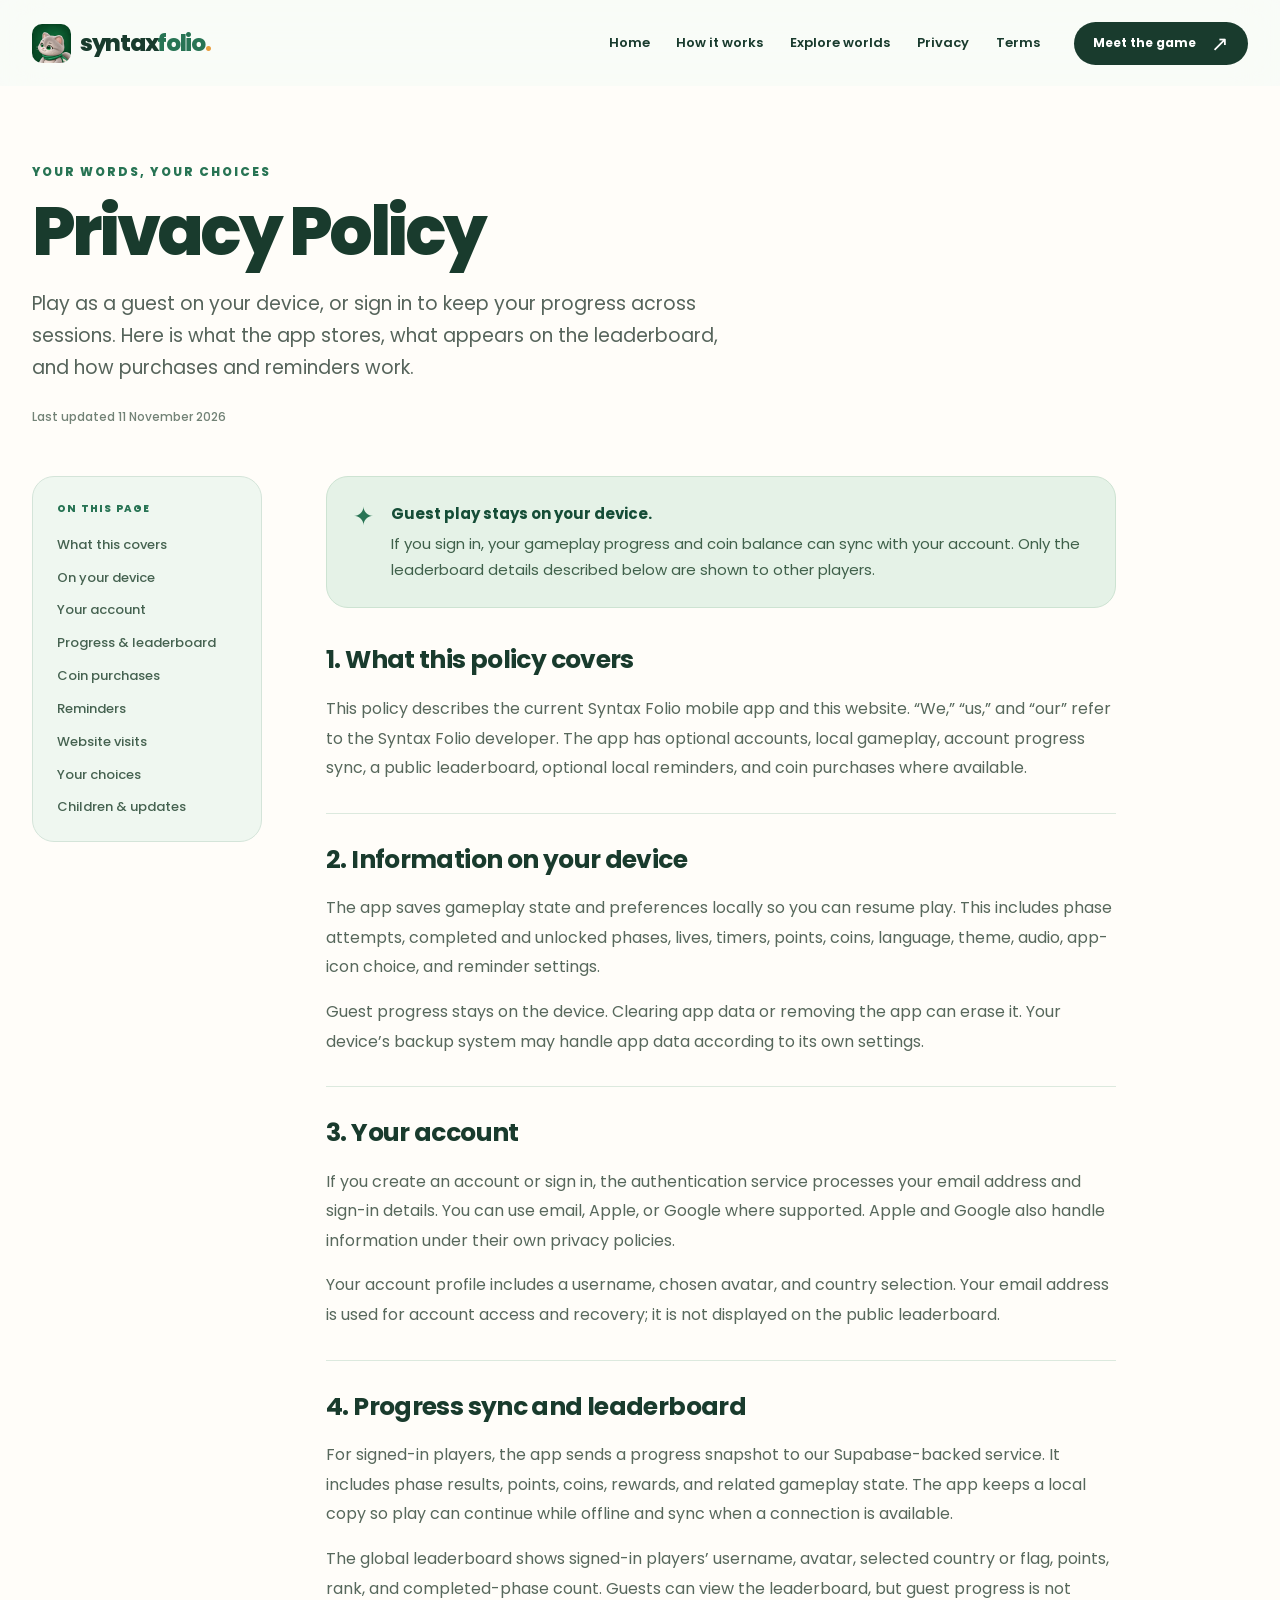
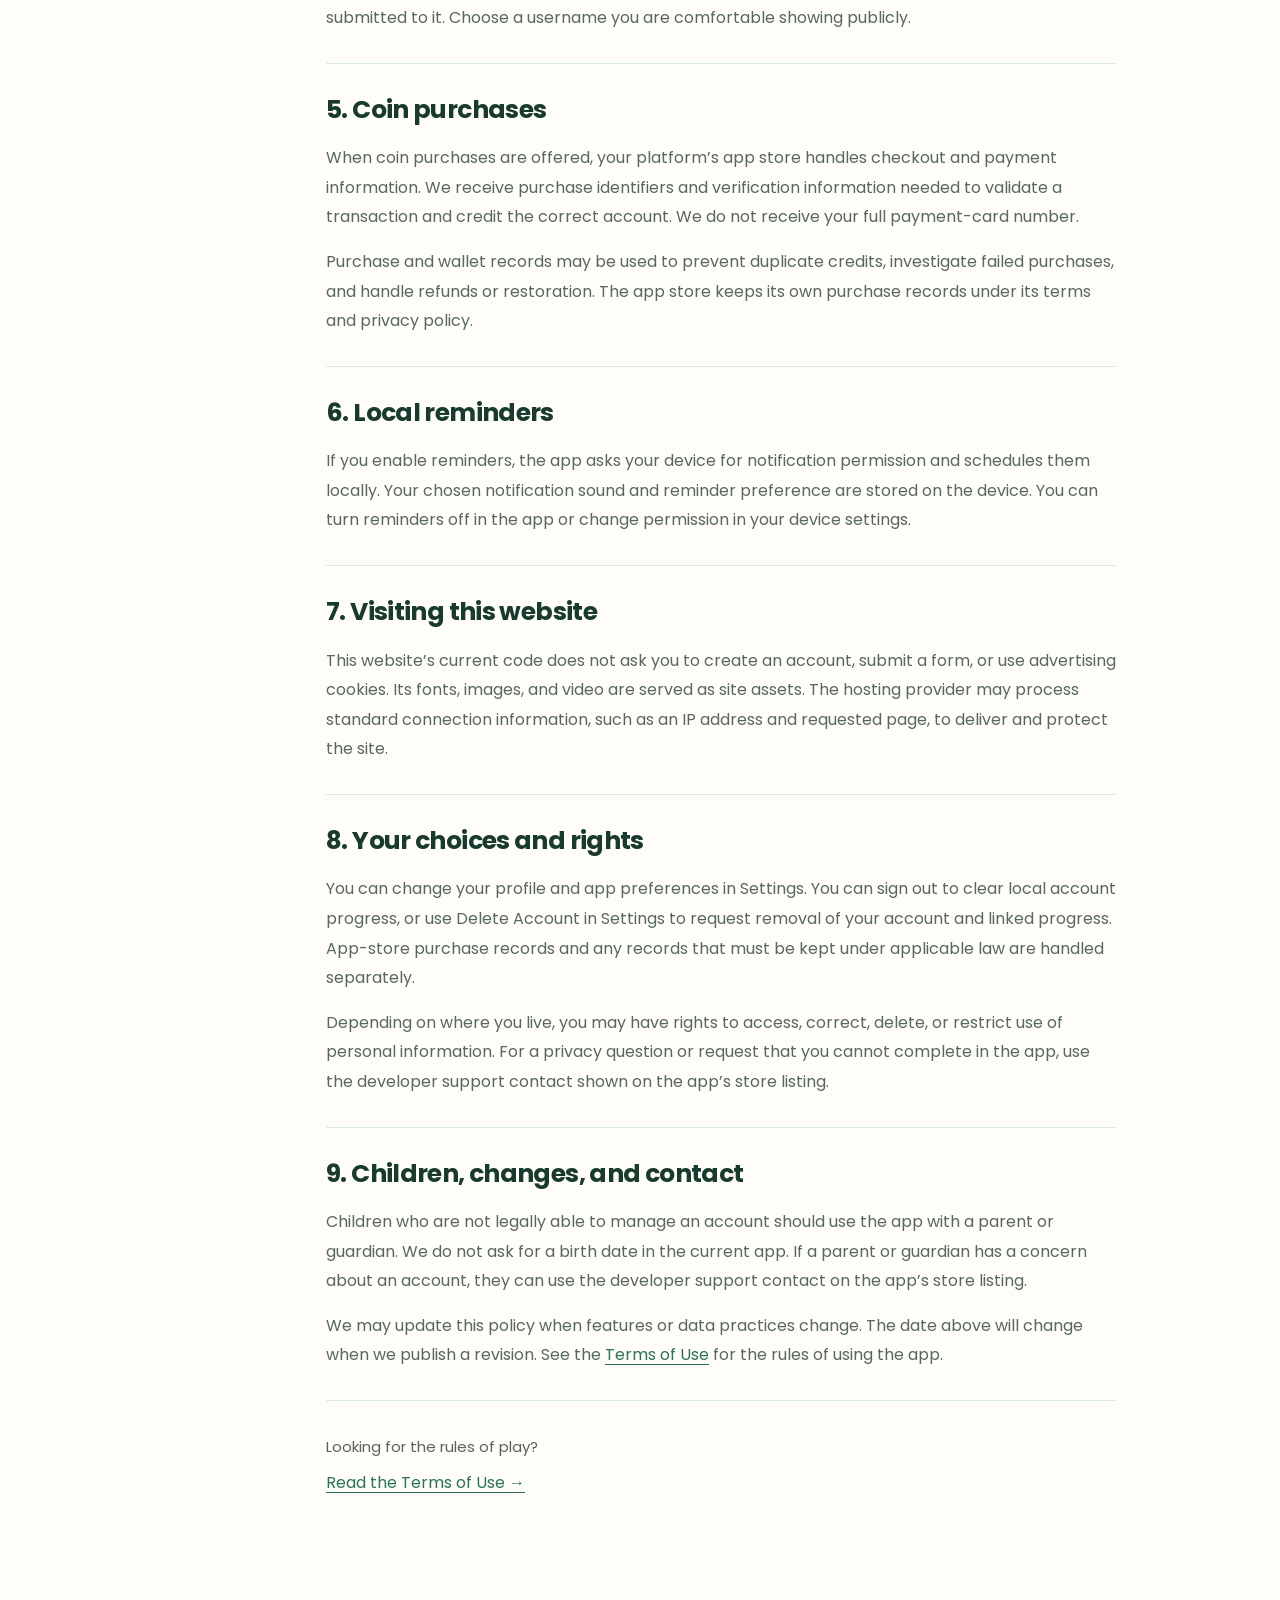
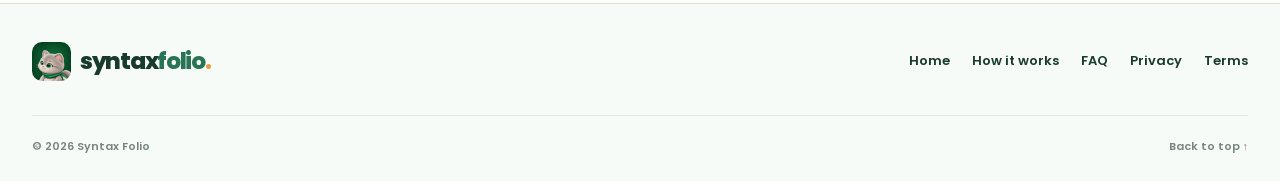
==== privacy/index.html @ bef55e1c "Major releases." ====
<!doctype html>
<html lang="en">
<head>
  <meta charset="utf-8">
  <meta name="viewport" content="width=device-width, initial-scale=1">
  <meta name="theme-color" content="#f7fbf7">
  <meta name="description" content="How Syntax Folio handles local gameplay, accounts, progress sync, leaderboards, purchases, and reminders.">
  <title>Privacy Policy — Syntax Folio</title>
  <link rel="icon" type="image/png" href="../favicon.png">
  <link rel="apple-touch-icon" href="../apple-touch-icon.png">
  <link rel="stylesheet" href="../styles.css">
  <script src="../script.js" defer></script>
</head>
<body class="legal-page">
  <a class="skip-link" href="#main">Skip to content</a>
  <header class="site-header" id="top">
    <div class="nav-shell page-width">
      <a class="brand" href="../index.html" aria-label="Syntax Folio home"><span class="brand-mark" aria-hidden="true"><img src="../assets/syntaxfolio_cat_green.png" alt=""></span><span>syntax<span class="brand-accent">folio</span><span class="brand-period">.</span></span></a>
      <button class="menu-toggle" type="button" aria-label="Open menu" aria-controls="site-nav" aria-expanded="false"><span></span><span></span><span></span></button>
      <nav class="site-nav" id="site-nav" aria-label="Main navigation"><a href="../index.html">Home</a><a href="../index.html#how-it-works">How it works</a><a href="../index.html#worlds">Explore worlds</a><a href="./" aria-current="page">Privacy</a><a href="../terms/">Terms</a></nav>
      <a class="button button-dark nav-cta" href="../index.html#how-it-works">Meet the game <span aria-hidden="true">↗</span></a>
    </div>
  </header>
  <main class="legal-main page-width" id="main">
    <div class="legal-intro">
      <p class="eyebrow">YOUR WORDS, YOUR CHOICES</p>
      <h1>Privacy Policy</h1>
      <p>Play as a guest on your device, or sign in to keep your progress across sessions. Here is what the app stores, what appears on the leaderboard, and how purchases and reminders work.</p>
      <span class="legal-updated">Last updated <time datetime="2026-11-11">11 November 2026</time></span>
    </div>
    <div class="legal-layout">
      <nav class="legal-toc" aria-label="On this page">
        <span>ON THIS PAGE</span>
        <a href="#scope">What this covers</a>
        <a href="#device">On your device</a>
        <a href="#account">Your account</a>
        <a href="#sync">Progress &amp; leaderboard</a>
        <a href="#purchases">Coin purchases</a>
        <a href="#reminders">Reminders</a>
        <a href="#website">Website visits</a>
        <a href="#choices">Your choices</a>
        <a href="#children">Children &amp; updates</a>
      </nav>
      <article class="legal-content">
        <aside class="legal-highlight"><span class="legal-highlight-mark" aria-hidden="true">✦</span><p><strong>Guest play stays on your device.</strong> If you sign in, your gameplay progress and coin balance can sync with your account. Only the leaderboard details described below are shown to other players.</p></aside>
        <section id="scope"><h2>1. What this policy covers</h2><p>This policy describes the current Syntax Folio mobile app and this website. “We,” “us,” and “our” refer to the Syntax Folio developer. The app has optional accounts, local gameplay, account progress sync, a public leaderboard, optional local reminders, and coin purchases where available.</p></section>
        <section id="device"><h2>2. Information on your device</h2><p>The app saves gameplay state and preferences locally so you can resume play. This includes phase attempts, completed and unlocked phases, lives, timers, points, coins, language, theme, audio, app-icon choice, and reminder settings.</p><p>Guest progress stays on the device. Clearing app data or removing the app can erase it. Your device’s backup system may handle app data according to its own settings.</p></section>
        <section id="account"><h2>3. Your account</h2><p>If you create an account or sign in, the authentication service processes your email address and sign-in details. You can use email, Apple, or Google where supported. Apple and Google also handle information under their own privacy policies.</p><p>Your account profile includes a username, chosen avatar, and country selection. Your email address is used for account access and recovery; it is not displayed on the public leaderboard.</p></section>
        <section id="sync"><h2>4. Progress sync and leaderboard</h2><p>For signed-in players, the app sends a progress snapshot to our Supabase-backed service. It includes phase results, points, coins, rewards, and related gameplay state. The app keeps a local copy so play can continue while offline and sync when a connection is available.</p><p>The global leaderboard shows signed-in players’ username, avatar, selected country or flag, points, rank, and completed-phase count. Guests can view the leaderboard, but guest progress is not submitted to it. Choose a username you are comfortable showing publicly.</p></section>
        <section id="purchases"><h2>5. Coin purchases</h2><p>When coin purchases are offered, your platform’s app store handles checkout and payment information. We receive purchase identifiers and verification information needed to validate a transaction and credit the correct account. We do not receive your full payment-card number.</p><p>Purchase and wallet records may be used to prevent duplicate credits, investigate failed purchases, and handle refunds or restoration. The app store keeps its own purchase records under its terms and privacy policy.</p></section>
        <section id="reminders"><h2>6. Local reminders</h2><p>If you enable reminders, the app asks your device for notification permission and schedules them locally. Your chosen notification sound and reminder preference are stored on the device. You can turn reminders off in the app or change permission in your device settings.</p></section>
        <section id="website"><h2>7. Visiting this website</h2><p>This website’s current code does not ask you to create an account, submit a form, or use advertising cookies. Its fonts, images, and video are served as site assets. The hosting provider may process standard connection information, such as an IP address and requested page, to deliver and protect the site.</p></section>
        <section id="choices"><h2>8. Your choices and rights</h2><p>You can change your profile and app preferences in Settings. You can sign out to clear local account progress, or use Delete Account in Settings to request removal of your account and linked progress. App-store purchase records and any records that must be kept under applicable law are handled separately.</p><p>Depending on where you live, you may have rights to access, correct, delete, or restrict use of personal information. For a privacy question or request that you cannot complete in the app, use the developer support contact shown on the app’s store listing.</p></section>
        <section id="children"><h2>9. Children, changes, and contact</h2><p>Children who are not legally able to manage an account should use the app with a parent or guardian. We do not ask for a birth date in the current app. If a parent or guardian has a concern about an account, they can use the developer support contact on the app’s store listing.</p><p>We may update this policy when features or data practices change. The date above will change when we publish a revision. See the <a href="../terms/">Terms of Use</a> for the rules of using the app.</p></section>
        <div class="legal-endnote"><p>Looking for the rules of play?</p><a href="../terms/">Read the Terms of Use →</a></div>
      </article>
    </div>
  </main>
  <footer class="site-footer legal-footer"><div class="page-width footer-main"><a class="brand" href="../index.html"><span class="brand-mark" aria-hidden="true"><img src="../assets/syntaxfolio_cat_green.png" alt=""></span><span>syntax<span class="brand-accent">folio</span><span class="brand-period">.</span></span></a><nav aria-label="Footer navigation"><a href="../index.html">Home</a><a href="../index.html#how-it-works">How it works</a><a href="../index.html#faq">FAQ</a><a href="./" aria-current="page">Privacy</a><a href="../terms/">Terms</a></nav></div><div class="footer-bottom page-width"><span>© <span id="year">2026</span> Syntax Folio</span><a href="#top">Back to top ↑</a></div></footer>
</body>
</html>
---- styles.css ----
@font-face{font-family:Poppins;font-style:normal;font-weight:400;font-display:swap;src:url('./assets/poppins-400.woff2') format('woff2')}
@font-face{font-family:Poppins;font-style:normal;font-weight:500;font-display:swap;src:url('./assets/poppins-500.woff2') format('woff2')}
@font-face{font-family:Poppins;font-style:normal;font-weight:600;font-display:swap;src:url('./assets/poppins-600.woff2') format('woff2')}
@font-face{font-family:Poppins;font-style:normal;font-weight:700;font-display:swap;src:url('./assets/poppins-700.woff2') format('woff2')}
@font-face{font-family:Poppins;font-style:normal;font-weight:800;font-display:swap;src:url('./assets/poppins-800.woff2') format('woff2')}
@font-face{font-family:Poppins;font-style:normal;font-weight:900;font-display:swap;src:url('./assets/poppins-900.woff2') format('woff2')}
:root{--ink:#193b2d;--deep:#154d37;--green:#287454;--green-dark:#16553b;--mint:#dcefe3;--pale:#f7fbf7;--cream:#fff9ee;--yellow:#ffeec7;--pink:#fbe4eb;--blue:#dff2f7;--line:#d4e4d9;--body:#56645b}
*{box-sizing:border-box}
html{scroll-behavior:smooth;scroll-padding-top:90px}
body{margin:0;overflow-x:hidden;background:#fffdf9;color:var(--ink);font-family:Poppins,Arial,sans-serif;font-size:16px}
img{max-width:100%;display:block}
a{color:inherit;text-decoration:none}
button{font:inherit}
::selection{background:#ffe7a4;color:var(--ink)}
.page-width{width:min(100% - 64px,1260px);margin-inline:auto}
.skip-link{position:fixed;top:-80px;left:20px;z-index:100;background:var(--ink);color:white;padding:12px 18px;border-radius:12px}
.skip-link:focus{top:12px}
.site-header{position:sticky;top:0;z-index:50;background:rgba(247,251,247,.72);-webkit-backdrop-filter:blur(22px) saturate(1.25);backdrop-filter:blur(22px) saturate(1.25)}
.nav-shell{height:86px;display:flex;align-items:center;gap:34px}
.brand{display:inline-flex;align-items:center;gap:9px;white-space:nowrap;font-size:23px;font-weight:800;letter-spacing:-1.3px;line-height:1}
.brand-mark{display:block;width:39px;height:39px;overflow:hidden;border-radius:13px;background:#d9ebdb;transform:rotate(-8deg)}
.brand-mark img{width:100%;height:100%;object-fit:cover;object-position:center 17%;transform:scale(1.5) rotate(8deg)}
.brand-accent{color:var(--green)}
.brand-period{color:#e99e3f}
.site-nav{display:flex;align-items:center;gap:clamp(15px,2.1vw,34px);margin-left:auto}
.site-nav a,.footer-main nav a{font-size:13px;font-weight:600;transition:color .2s}
.site-nav a:hover,.footer-main nav a:hover{color:var(--green)}
.button{display:inline-flex;align-items:center;justify-content:center;gap:28px;min-height:55px;padding:13px 25px;border-radius:100px;font-size:14px;font-weight:700;white-space:nowrap;box-shadow:0 5px 0 rgba(0,0,0,.13);transition:transform .22s,box-shadow .22s,background-color .22s}
.button:hover{transform:translateY(3px);box-shadow:0 2px 0 rgba(0,0,0,.13)}
.button span{font-size:21px;font-weight:500;line-height:1}
.button-dark{background:var(--ink);color:#fff}
.button-green{background:var(--green);color:#fff}
.button-light{background:#fbfff7;color:var(--ink)}
.nav-cta{min-height:43px;padding:9px 19px;gap:15px;font-size:12px;box-shadow:none}
.nav-cta:hover{box-shadow:none;transform:translateY(-2px)}
.menu-toggle{display:none}
.eyebrow{margin:0 0 20px;font-size:12px;font-weight:800;letter-spacing:.17em;color:#b0634e;text-transform:uppercase}
.eyebrow-green{color:var(--green)}
.eyebrow-light{color:#c9f2d4}
.eyebrow-dot{display:inline-block;width:8px;height:8px;margin-right:6px;border-radius:50%;background:#e6a63f}
h1,h2,h3,p{margin-top:0}
h1,h2{font-weight:800;letter-spacing:-.055em;line-height:1.07}
h1 em,h2 em{font-style:normal;color:var(--green)}
h2{font-size:clamp(42px,5.1vw,76px)}
p{line-height:1.7}
.hero{position:relative;overflow:hidden;background:radial-gradient(circle at 10% 16%,#ecf9f0 0,#f7fbf7 33%,transparent 68%),radial-gradient(circle at 91% 63%,#f9efdf 0,transparent 31%),#f7fbf7}
.hero-intro{position:relative;z-index:3;text-align:center;padding-top:76px}
.hero h1{margin:0 auto 24px;max-width:1000px;font-size:clamp(56px,7.6vw,112px);color:#183b2e}
.hero h1 em{position:relative;white-space:nowrap}
.hero h1 em:after{content:"";position:absolute;left:2%;right:-3%;bottom:4%;height:12px;background:#f5cd67;z-index:-1;transform:rotate(-3deg);border-radius:50%}
.hero-copy{max-width:540px;margin:0 auto 24px;color:#52685a;font-size:18px;font-weight:500}
.hero-actions{display:flex;justify-content:center;align-items:center;gap:29px}
.text-link{font-size:14px;font-weight:700;border-bottom:1.5px solid var(--ink);padding-bottom:3px}
.text-link span{margin-left:9px}
.hero-stage{position:relative;height:585px;margin-top:30px;isolation:isolate}
.hero-stage:before{content:"";position:absolute;left:4%;right:4%;bottom:-156px;height:430px;border-radius:50% 50% 0 0;background:#d9efdf;z-index:-2}
.hero-blob{position:absolute;border-radius:50%;z-index:-1}
.hero-blob-left{width:330px;height:330px;left:4%;top:70px;background:#fce7cb}
.hero-blob-right{width:320px;height:320px;right:2%;top:120px;background:#e8dff7}
.hero-cat{position:absolute;object-fit:contain;filter:drop-shadow(0 18px 10px rgba(58,73,50,.08))}
.hero-cat-left{z-index:3;width:390px;left:5%;bottom:-20px;transform:rotate(-9deg)}
.hero-cat-right{z-index:3;width:310px;right:5%;bottom:-30px;transform:rotate(8deg)}
.phone{position:relative;overflow:hidden;background:#111615;border:10px solid #202823;border-radius:49px;box-shadow:0 25px 60px #1d453c35,0 4px 0 #4d5f54 inset}
.phone img,.phone video{display:block;width:100%;height:100%;object-fit:cover;border-radius:37px}
.phone-camera{position:absolute;z-index:2;top:12px;left:50%;transform:translateX(-50%);width:77px;height:20px;border-radius:16px;background:#101615}
.phone-hero{position:absolute;z-index:5;left:50%;bottom:60px;width:280px;height:580px;transform:translateX(-50%)}
.floating-tile{position:absolute;z-index:5;display:grid;place-items:center;width:60px;height:60px;border:3px solid #bd9152;border-radius:17px;background:#fff4d9;color:#a36b2b;font-weight:800;font-size:31px;box-shadow:4px 6px 0 #d9ae71}
.tile-one{left:28%;top:85px;transform:rotate(14deg)}
.tile-two{right:31%;top:55px;transform:rotate(-17deg)}
.tile-three{right:21%;bottom:93px;transform:rotate(15deg)}
.hero-sticker{position:absolute;z-index:4;display:grid;place-items:center;padding:12px 19px;background:#fffefa;border:2px solid var(--ink);border-radius:40px;font-size:11px;font-weight:800;letter-spacing:.06em;box-shadow:4px 5px 0 var(--ink)}
.sticker-one{left:27%;bottom:118px;transform:rotate(-11deg)}
.sticker-two{right:24%;top:205px;transform:rotate(9deg);background:#fee18f}
.hero-spark{position:absolute;color:#ecba53;line-height:1}
.hero-spark-one{left:8%;top:25%;font-size:59px;transform:rotate(13deg)}
.hero-spark-two{right:10%;top:18%;font-size:72px;transform:rotate(-13deg)}
.hero-bottom{position:relative;z-index:5;display:flex;align-items:center;justify-content:center;gap:25px;height:56px;background:#d9efdf;color:#38634b;font-size:11px;font-weight:800;letter-spacing:.13em;text-transform:uppercase}
.hero-bottom span:nth-child(2){font-size:18px;color:#e8b545}
.ticker{overflow:hidden;background:var(--green-dark);color:#eaf6e8;height:90px;display:flex;align-items:center;position:relative;z-index:6}
.ticker-track{white-space:nowrap;width:max-content;font-size:34px;font-weight:800;letter-spacing:.04em;animation:ticker 26s linear infinite}
.ticker-track span{color:#f4cf77;margin:0 30px}
@keyframes ticker{to{transform:translateX(-33.333%)}}
.section{padding-top:125px;padding-bottom:125px}
.section-heading{max-width:750px;margin:0 auto 57px}
.centered{text-align:center}
.section-heading h2{margin-bottom:22px}
.section-heading>p:last-child{max-width:615px;margin-inline:auto;color:var(--body);font-size:16px}
.underlined{position:relative;white-space:nowrap;color:var(--green)}
.underlined:after{content:"";position:absolute;bottom:-2px;left:0;right:0;height:9px;background:#f5d279;border-radius:50%;z-index:-1;transform:rotate(-2deg)}
.steps-grid{display:grid;grid-template-columns:repeat(3,1fr);gap:21px}
.step-card{position:relative;overflow:hidden;min-height:440px;padding:28px 27px 32px;border-radius:29px;border:1px solid #d7e8d8}
.step-mint{background:#e3f2e8}.step-cream{background:#fff0d4;border-color:#f2ddbd}.step-pink{background:#fce7ef;border-color:#f0d2df}
.step-number{font-size:12px;font-weight:800;letter-spacing:.15em;color:#577262}
.step-art{position:relative;height:245px;margin-bottom:12px}
.step-card h3{margin:0 0 8px;font-size:23px;letter-spacing:-.04em;font-weight:800}
.step-card p{max-width:300px;margin:0;color:#536559;font-size:13px;font-weight:500}
.mini-world{position:absolute;width:148px;height:158px;border:3px solid white;border-radius:24px;padding:65px 14px 15px;font-size:13px;font-weight:800;line-height:1.25;box-shadow:0 8px 0 #21493316}
.mini-world span{position:absolute;right:13px;top:12px;font-size:25px}
.mini-world-green{top:28px;left:17%;background:#d0e7da;color:#287454;transform:rotate(-17deg)}
.mini-world-pink{top:36px;left:36%;background:#fbdde7;color:#bd4f73;transform:rotate(3deg)}
.mini-world-yellow{top:42px;left:54%;background:#ffe5af;color:#af7627;transform:rotate(18deg)}
.word-art{padding-top:53px;text-align:center}
.word-art>span:not(.word-choice){display:inline-block;margin:5px;font-size:22px;font-weight:800;color:#5a4929}
.word-art .word-highlight{background:#ffe284;border-radius:7px;padding:1px 7px;transform:rotate(-4deg)}
.word-choice{display:inline-block;margin:35px 5px 0;padding:9px 13px;border:2px solid #ddd9c9;border-radius:30px;background:#fff;font-size:15px;font-weight:700;color:#26724d}
.word-choice.faded{color:#8a9690}
.reward-art{display:flex;align-items:center;justify-content:center}
.reward-art img{width:180px;height:180px;object-fit:contain;transform:rotate(-11deg);filter:drop-shadow(0 11px 4px #b1507325)}
.reward-sun,.reward-star{position:absolute;color:#e4a94b;font-size:54px}
.reward-sun{left:15%;top:30px}.reward-star{right:15%;bottom:18px;color:#ce7396;font-size:38px}
.worlds-section{background:#fbf8f1;overflow:hidden}
.worlds-layout{display:grid;grid-template-columns:.9fr 1.1fr;gap:8%;align-items:center}
.worlds-copy h2{margin-bottom:24px}
.worlds-copy>p:not(.eyebrow),.badges-copy>p:not(.eyebrow),.progress-copy>p:not(.eyebrow){max-width:450px;color:var(--body);font-size:17px;font-weight:500}
.worlds-copy .button{margin-top:20px}
.worlds-art{position:relative;height:555px}
.world-card{position:absolute;width:44%;height:215px;display:flex;flex-direction:column;justify-content:flex-end;gap:3px;padding:20px 21px;border:3px solid white;border-radius:28px;box-shadow:0 11px 0 #21493316}
.world-card strong{font-size:20px;line-height:1.2}
.world-card small{font-size:11px;font-weight:500}
.world-icon{position:absolute;top:16px;right:20px;font-size:28px}
.world-green{top:0;left:2%;background:#e0efe4;color:#287454;transform:rotate(-8deg)}
.world-yellow{top:10px;right:5%;background:#ffedca;color:#b57e2f;transform:rotate(9deg)}
.world-pink{bottom:23px;left:4%;background:#fae4ec;color:#bd5779;transform:rotate(5deg)}
.world-blue{bottom:8px;right:1%;background:#e0f3f8;color:#3684a2;transform:rotate(-7deg)}
.worlds-cat{position:absolute;width:48%;left:27%;bottom:-64px;filter:drop-shadow(0 16px 11px #614e3f20)}
.badges-section{position:relative;overflow:hidden;background:#154d37;color:#f7fff6}
.badges-section:before{content:"";position:absolute;width:520px;height:520px;left:-180px;top:-260px;border:1px solid #ffffff25;border-radius:50%;box-shadow:0 0 0 70px #ffffff08,0 0 0 140px #ffffff07}
.badges-layout{display:grid;grid-template-columns:.9fr 1.1fr;align-items:center;gap:5%}
.badges-copy h2{color:white;margin-bottom:22px}
.badges-copy h2 em{color:#bde4be}
.badges-copy>p:not(.eyebrow){color:#d0e7d5}
.badges-copy .button{margin-top:20px}
.badge-scene{position:relative;height:590px}
.badge-orbit{position:absolute;width:485px;height:485px;left:50%;top:50%;transform:translate(-50%,-50%);border:2px dashed #c4e9d36b;border-radius:50%}
.badge{position:absolute;z-index:2;width:150px;height:150px;object-fit:contain;filter:drop-shadow(0 12px 6px #0c31278c);transition:transform .3s}
.badge:hover{transform:scale(1.12) rotate(-5deg)}
.badge-a{left:4%;top:6%;transform:rotate(-15deg)}.badge-b{right:12%;top:3%;transform:rotate(12deg)}.badge-c{right:0;top:39%;transform:rotate(-13deg)}.badge-d{left:2%;bottom:2%;transform:rotate(12deg)}.badge-e{right:17%;bottom:0;transform:rotate(-8deg)}
.badges-cat{position:absolute;z-index:3;width:350px;left:50%;bottom:-46px;transform:translateX(-50%);filter:drop-shadow(0 20px 12px #082b2180)}
.progress-section{display:grid;grid-template-columns:1.1fr .9fr;align-items:center;gap:8%;min-height:800px}
.progress-visual{position:relative;height:625px}
.progress-blob{position:absolute;inset:55px 20px 5px 0;background:#dff0e5;border-radius:48% 52% 43% 57% / 46% 56% 44% 54%;transform:rotate(-12deg)}
.phone-progress{position:absolute;width:236px;height:510px;border-width:7px;border-radius:39px;box-shadow:0 20px 35px #1d453c2b}
.phone-progress img{border-radius:31px}
.phone-progress .phone-camera{top:8px;width:62px;height:16px}
.phone-progress-back{top:31px;left:40%;transform:rotate(10deg)}
.phone-progress-front{top:87px;left:11%;transform:rotate(-8deg)}
.progress-sticker{position:absolute;right:0;bottom:35px;z-index:3;padding:14px 20px;background:#fadd90;border:2px solid var(--ink);border-radius:40px;transform:rotate(-9deg);font-size:14px;font-weight:800;box-shadow:5px 5px 0 var(--ink)}
.progress-copy h2{margin-bottom:22px}
.progress-chips{display:flex;flex-wrap:wrap;gap:9px;margin-top:30px}
.progress-chips span{padding:9px 14px;border:1px solid #cadecf;border-radius:30px;background:#f3f9f4;color:#377655;font-size:12px;font-weight:700}
.faq-section{background:#eef7f0}
.faq-layout{display:grid;grid-template-columns:.8fr 1.2fr;gap:10%;align-items:start}
.faq-intro{position:relative;min-height:420px}
.faq-intro img{position:absolute;width:230px;left:20px;bottom:-75px;transform:rotate(-9deg)}
.faq-list{border-top:1px solid #cdded1}
.faq-list details{border-bottom:1px solid #cdded1}
.faq-list summary{display:flex;align-items:center;justify-content:space-between;gap:15px;list-style:none;cursor:pointer;padding:25px 3px;font-size:19px;font-weight:700;letter-spacing:-.03em}
.faq-list summary::-webkit-details-marker{display:none}
.faq-list summary span{display:grid;place-items:center;flex:0 0 34px;width:34px;height:34px;border-radius:50%;background:#d9ecdd;font-size:23px;font-weight:400;transition:transform .2s}
.faq-list details[open] summary span{transform:rotate(45deg)}
.faq-list details p{margin:0 50px 25px 3px;color:#597064;font-size:14px}
.final-cta{position:relative;overflow:hidden;background:#267651;color:#fff;text-align:center}
.final-inner{position:relative;padding-top:102px;padding-bottom:110px}
.final-inner h2{margin-bottom:18px;color:#fff;font-size:clamp(52px,6.5vw,96px)}
.final-inner h2 em{color:#d9f0cc}
.final-inner>p:not(.eyebrow){margin-bottom:29px;color:#e2f4e4;font-size:17px}
.final-star{position:absolute;color:#ffdfa0}
.final-star-a{font-size:89px;left:7%;top:20%;transform:rotate(-18deg)}.final-star-b{font-size:70px;right:8%;bottom:18%;transform:rotate(16deg)}
.site-footer{background:#f7fbf7}
.footer-main{display:grid;grid-template-columns:1fr 1fr auto;align-items:center;gap:25px;padding-top:55px;padding-bottom:45px}
.footer-main p{margin:0;color:#68796d;font-size:12px}
.footer-main nav{display:flex;gap:22px}
.footer-bottom{display:flex;justify-content:space-between;border-top:1px solid #e0e9e1;padding-top:22px;padding-bottom:26px;color:#77877d;font-size:11px;font-weight:600}
@media(max-width:1100px){.site-nav{gap:15px}.site-nav a{font-size:12px}.nav-cta{display:none}.hero-cat-left{left:0;width:340px}.hero-cat-right{right:0;width:275px}.tile-one{left:22%}.tile-two{right:23%}.steps-grid{gap:12px}.step-card{padding-inline:21px}.mini-world{width:135px}.worlds-layout,.badges-layout{gap:3%}.footer-main{grid-template-columns:1fr auto}.footer-main p{grid-column:1/2;grid-row:2}.footer-main nav{grid-column:2;grid-row:1/3}}
@media(max-width:760px){.page-width{width:min(100% - 36px,560px)}.nav-shell{height:70px}.brand{font-size:21px}.brand-mark{width:36px;height:36px}.menu-toggle{display:flex;flex-direction:column;justify-content:center;gap:5px;order:3;margin-left:auto;width:42px;height:42px;padding:10px;border:1px solid #cfdfd1;border-radius:13px;background:#fff}.menu-toggle span{display:block;height:2px;width:100%;border-radius:2px;background:var(--ink)}.site-nav{display:none;position:absolute;left:0;right:0;top:70px;margin:0;padding:17px 22px 23px;background:#f7fbf7;border-bottom:1px solid #dde9df;box-shadow:0 14px 22px #153c2818;flex-direction:column;align-items:stretch;gap:0}.site-nav.open{display:flex}.site-nav a{padding:11px 0;font-size:15px}.hero-intro{padding-top:58px}.hero h1{font-size:clamp(42px,9.5vw,66px);line-height:1.07}.hero-copy{max-width:420px;font-size:14px}.hero-actions{gap:15px;flex-wrap:wrap}.hero-actions .button{min-height:50px}.text-link{font-size:12px}.hero-stage{height:430px;margin-top:25px}.hero-stage:before{left:-15%;right:-15%;bottom:-90px;height:270px}.hero-blob-left{width:160px;height:160px;left:-20px;top:100px}.hero-blob-right{width:165px;height:165px;right:-20px;top:120px}.phone-hero{width:195px;height:410px;border-width:7px;border-radius:34px}.phone-hero img{border-radius:27px}.phone-hero .phone-camera{width:54px;height:14px;top:9px}.hero-cat-left{width:190px;left:-55px;bottom:-8px;transform:rotate(-8deg)}.hero-cat-right{width:172px;right:-63px;bottom:-13px;transform:rotate(8deg)}.hero-sticker{font-size:8px;padding:7px 10px;box-shadow:2px 3px 0 var(--ink)}.sticker-one{left:1%;bottom:109px}.sticker-two{right:-3%;top:103px}.floating-tile{width:38px;height:38px;border-width:2px;border-radius:10px;font-size:21px;box-shadow:2px 3px 0 #d9ae71}.tile-one{left:18%;top:51px}.tile-two{right:19%;top:47px}.tile-three{display:none}.hero-bottom{font-size:8px;gap:13px;height:48px}.hero-spark-one{left:2%;top:31%;font-size:30px}.hero-spark-two{right:4%;top:26%;font-size:35px}.ticker{height:66px}.ticker-track{font-size:24px}.ticker-track span{margin:0 18px}.section{padding-top:77px;padding-bottom:77px}h2{font-size:clamp(37px,8vw,55px)}.section-heading{margin-bottom:33px}.section-heading>p:last-child{font-size:14px}.steps-grid{grid-template-columns:1fr;gap:15px}.step-card{min-height:355px}.step-art{height:205px}.mini-world{top:12px}.mini-world-green{left:18%;top:12px}.mini-world-pink{left:37%;top:19px}.mini-world-yellow{left:55%;top:23px}.worlds-layout,.badges-layout,.progress-section,.faq-layout{display:block}.worlds-copy>p:not(.eyebrow),.badges-copy>p:not(.eyebrow),.progress-copy>p:not(.eyebrow){font-size:14px}.worlds-art{height:480px;margin-top:55px}.world-card{height:190px;width:46%}.world-card strong{font-size:16px}.worlds-cat{width:51%;left:27%;bottom:-20px}.badge-scene{height:430px;margin-top:20px}.badge-orbit{width:370px;height:370px}.badge{width:110px;height:110px}.badges-cat{width:230px;bottom:-31px}.progress-section{min-height:0}.progress-visual{height:520px;max-width:530px;margin:auto}.progress-blob{inset:30px 15px 20px}.phone-progress{width:188px;height:405px}.phone-progress-back{left:42%;top:20px}.phone-progress-front{left:14%;top:70px}.progress-sticker{right:2%;bottom:49px;font-size:11px}.progress-copy{margin-top:13px}.faq-intro{min-height:0}.faq-intro img{display:none}.faq-list{margin-top:31px}.faq-list summary{font-size:16px;padding:21px 0}.final-inner{padding-top:80px;padding-bottom:82px}.final-inner h2{font-size:clamp(42px,9vw,66px)}.final-star-a{font-size:42px;left:-2%;top:12%}.final-star-b{font-size:40px;right:0;bottom:9%}.footer-main{display:block;padding-top:40px;padding-bottom:26px}.footer-main p{margin:16px 0 21px}.footer-main nav{display:flex;flex-wrap:wrap;gap:12px 20px}.footer-bottom{font-size:10px}}
@media(max-width:400px){.hero h1{font-size:41px}.hero-cat-left{left:-69px;width:175px}.hero-cat-right{right:-72px;width:164px}.phone-hero{width:182px;height:391px}.hero-stage{height:405px}.hero-actions{gap:13px}.step-card{min-height:345px}.world-card{height:170px;padding:16px}.world-card strong{font-size:14px}.worlds-art{height:430px}.badge-scene{height:390px}.badge-orbit{width:320px;height:320px}.badge{width:92px;height:92px}.badges-cat{width:205px}.phone-progress{width:165px;height:359px}.progress-visual{height:450px}.progress-sticker{bottom:30px}}
@media(prefers-reduced-motion:reduce){html{scroll-behavior:auto}.ticker-track{animation:none}.button,.badge,.faq-list summary span{transition:none}}
@media(max-width:760px){
  .worlds-art{height:620px}
  .world-pink,.world-blue{top:225px;bottom:auto}
  .worlds-cat{top:425px;bottom:auto;left:32%;width:36%}
}
@media(max-width:400px){
  .worlds-art{height:550px}
  .world-pink,.world-blue{top:200px;bottom:auto}
  .worlds-cat{top:385px;bottom:auto;left:31%;width:38%}
}
@font-face{font-family:SyntaxMaterialIcons;font-style:normal;font-weight:400;font-display:block;src:url('./assets/material-icons.otf') format('opentype')}
.material-icon{font-family:SyntaxMaterialIcons;font-style:normal;font-weight:400;line-height:1;letter-spacing:normal;text-transform:none;white-space:nowrap}
.brand-mark{border-radius:10px;background:transparent;transform:none}
.brand-mark img{width:100%;height:100%;object-fit:cover;object-position:center;transform:none}
.footer-main{display:flex;justify-content:space-between}
.worlds-art{display:grid;grid-template-columns:repeat(2,minmax(0,1fr));gap:18px;height:auto}
.worlds-art .world-card{position:relative;inset:auto;width:100%;height:255px;display:block;overflow:hidden;padding:18px;transform:none;border:2px solid rgba(255,255,255,.7);border-radius:26px;background:var(--category-tint);color:var(--category-ink);box-shadow:0 5px 0 var(--category-edge)}
.world-green,.mini-world-green{--category-tint:#e0ede3;--category-ink:#287454;--category-edge:#cbded0;--category-track:#c9ded0}
.world-yellow,.mini-world-yellow{--category-tint:#ffeed3;--category-ink:#b77826;--category-edge:#f0d9b6;--category-track:#f0ddc1}
.world-pink,.mini-world-pink{--category-tint:#f9e2e8;--category-ink:#bc5571;--category-edge:#e9c9d2;--category-track:#edcdd6}
.world-blue{--category-tint:#ddeff4;--category-ink:#387f9a;--category-edge:#c5dfe6;--category-track:#c5dfe6}
.category-wave{position:absolute;top:0;right:0;width:100px;height:100px;fill:rgba(255,255,255,.6);pointer-events:none}
.category-icon{position:absolute;top:15px;right:15px;color:var(--category-ink);font-size:32px}
.worlds-art .world-card strong{display:block;margin-top:72px;color:var(--category-ink);font-size:19px;line-height:1.12;letter-spacing:-.025em;font-weight:700}
.worlds-art .world-card small{display:block;margin-top:8px;color:var(--category-ink);opacity:.85;font-size:12px;line-height:1.35;font-weight:400}
.category-progress{position:absolute;right:18px;bottom:18px;left:18px;color:var(--category-ink);font-size:11px;line-height:1.2;font-weight:600}
.category-progress i{display:block;overflow:hidden;height:4px;margin-top:8px;border-radius:4px;background:var(--category-track)}
.category-progress b{display:block;height:100%;border-radius:4px;background:var(--category-ink)}
.mini-world{display:block;overflow:hidden;padding:12px;border-color:rgba(255,255,255,.7);border-radius:20px;background:var(--category-tint);color:var(--category-ink);box-shadow:0 5px 0 var(--category-edge)}
.mini-world .category-wave{width:70px;height:70px}
.mini-world .category-icon{top:11px;right:11px;color:var(--category-ink);font-size:24px}
.mini-world strong{display:block;margin-top:64px;font-size:12px;line-height:1.12;font-weight:700}
.mini-world small{position:absolute;bottom:19px;left:12px;font-size:8px;font-weight:600}
.mini-track{position:absolute;right:12px;bottom:10px;left:12px;height:3px;border-radius:4px;background:var(--category-track)}
@media(max-width:760px){
  .worlds-art{grid-template-columns:repeat(2,minmax(0,1fr));gap:14px;height:auto;margin-top:44px}
  .worlds-art .world-card{height:235px;padding:14px}
  .worlds-art .world-card strong{margin-top:68px;font-size:clamp(14px,3.3vw,19px)}
  .worlds-art .world-card small{font-size:10px}
  .worlds-art .category-wave{width:88px;height:88px}
  .worlds-art .category-icon{top:12px;right:12px;font-size:27px}
  .worlds-art .category-progress{left:14px;right:14px;bottom:14px;font-size:9px}
  .footer-main{display:block}
}
@media(max-width:400px){
  .worlds-art .world-card{height:230px}
  .worlds-art .world-card strong{margin-top:67px}
}
@media(max-width:760px){
  .phone-hero{bottom:36px}
  .phone-hero video{border-radius:27px}
}

/* Privacy and Terms follow the same reading layout, with this site's palette. */
.legal-page{background:#fffdf9}
.legal-main{padding-bottom:96px}
.legal-intro{max-width:800px;padding:76px 0 48px}
.legal-intro .eyebrow{margin-bottom:14px;color:var(--green)}
.legal-intro h1{margin-bottom:20px;font-size:clamp(43px,6vw,68px);line-height:1.05}
.legal-intro>p:not(.eyebrow){max-width:690px;margin-bottom:0;color:var(--body);font-size:19px;line-height:1.7}
.legal-updated{display:inline-block;margin-top:23px;color:#728276;font-size:12px;font-weight:500}
.legal-layout{display:grid;grid-template-columns:230px minmax(0,1fr);gap:clamp(32px,5vw,72px);align-items:start}
.legal-toc{position:sticky;top:112px;display:flex;flex-direction:column;gap:14px;padding:24px;background:#eff7f0;border:1px solid var(--line);border-radius:22px}
.legal-toc>span{margin-bottom:5px;color:var(--green);font-size:10px;font-weight:800;letter-spacing:.12em}
.legal-toc a{color:#456250;font-size:13px;font-weight:500;line-height:1.45}
.legal-toc a:hover,.legal-toc a:focus-visible{color:var(--deep);text-decoration:underline;text-underline-offset:4px}
.legal-content{max-width:790px;min-width:0}
.legal-highlight{display:flex;gap:17px;margin-bottom:36px;padding:24px 26px;background:#e5f2e7;border:1px solid #cde3d2;border-radius:22px}
.legal-highlight-mark{color:var(--green);font-size:25px;line-height:1.25}
.legal-highlight p{margin:0;color:#3f604a;font-size:15px;line-height:1.75}
.legal-highlight strong{display:block;margin-bottom:4px;color:var(--deep)}
.legal-content section{margin-bottom:30px;padding-bottom:30px;border-bottom:1px solid #dce9de;scroll-margin-top:112px}
.legal-content h2{margin-bottom:17px;color:var(--ink);font-size:25px;font-weight:700;letter-spacing:-.025em;line-height:1.3}
.legal-content section p,.legal-content li{color:#57685c;font-size:16px;line-height:1.85}
.legal-content section p{margin-bottom:0}
.legal-content section p+p{margin-top:15px}
.legal-content ul{margin:14px 0 20px;padding-left:21px}
.legal-content li+li{margin-top:8px}
.legal-content section a,.legal-endnote a{color:var(--green);text-decoration:underline;text-underline-offset:4px}
.legal-endnote{padding:3px 0 12px}
.legal-endnote p{margin-bottom:10px;color:var(--body);font-size:15px}
.legal-footer{border-top:1px solid var(--line)}
.legal-footer .footer-main{padding-top:38px;padding-bottom:34px}
@media(max-width:850px){
  .legal-layout{grid-template-columns:190px minmax(0,1fr);gap:30px}
  .legal-toc{padding:21px 18px}
}
@media(max-width:760px){
  .legal-intro{padding:52px 0 34px}
  .legal-intro>p:not(.eyebrow){font-size:16px}
  .legal-layout{grid-template-columns:1fr;gap:29px}
  .legal-toc{position:static;display:grid;grid-template-columns:repeat(2,minmax(0,1fr));gap:12px 16px;padding:21px}
  .legal-toc>span{grid-column:1/-1}
  .legal-highlight{gap:12px;margin-bottom:29px;padding:21px 20px}
  .legal-content h2{font-size:23px}
  .legal-content section p,.legal-content li{font-size:15px}
  .legal-content section{margin-bottom:26px;padding-bottom:26px}
  .legal-footer .footer-main{padding-top:30px;padding-bottom:25px}
}
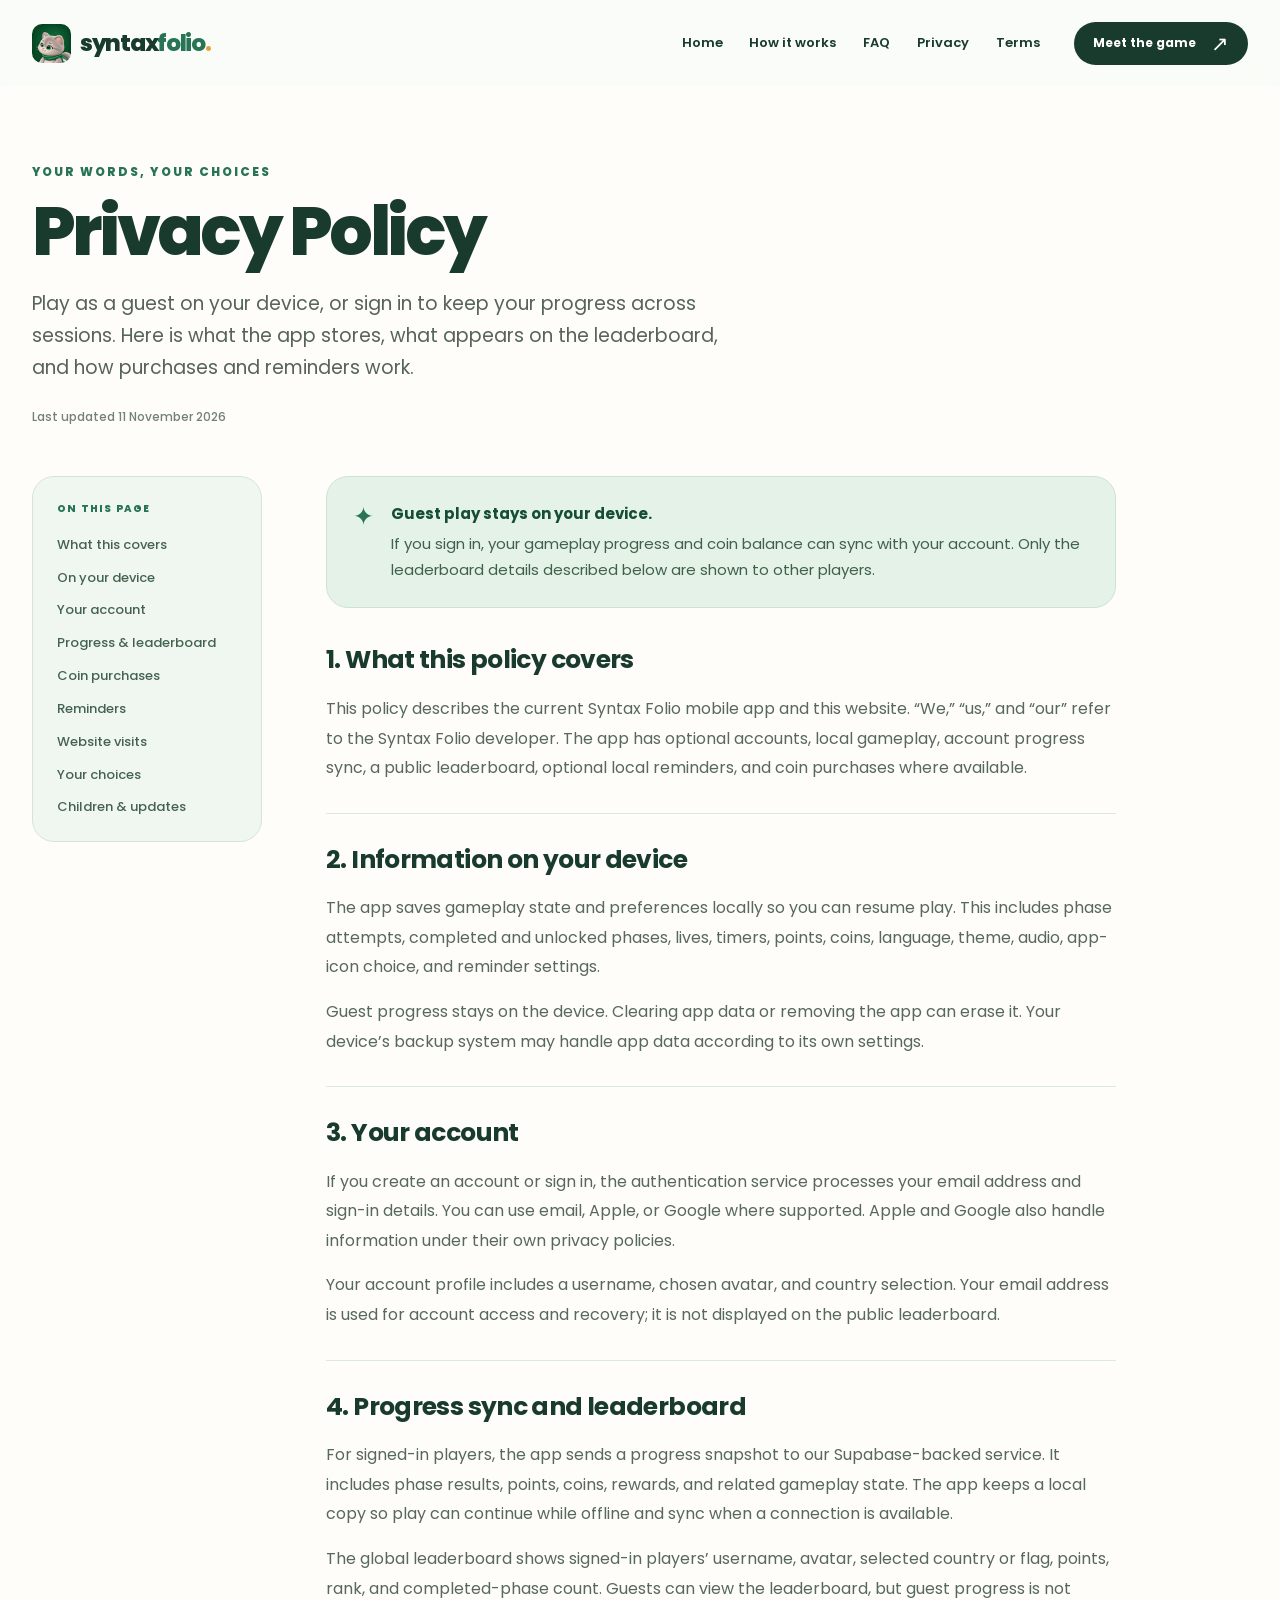
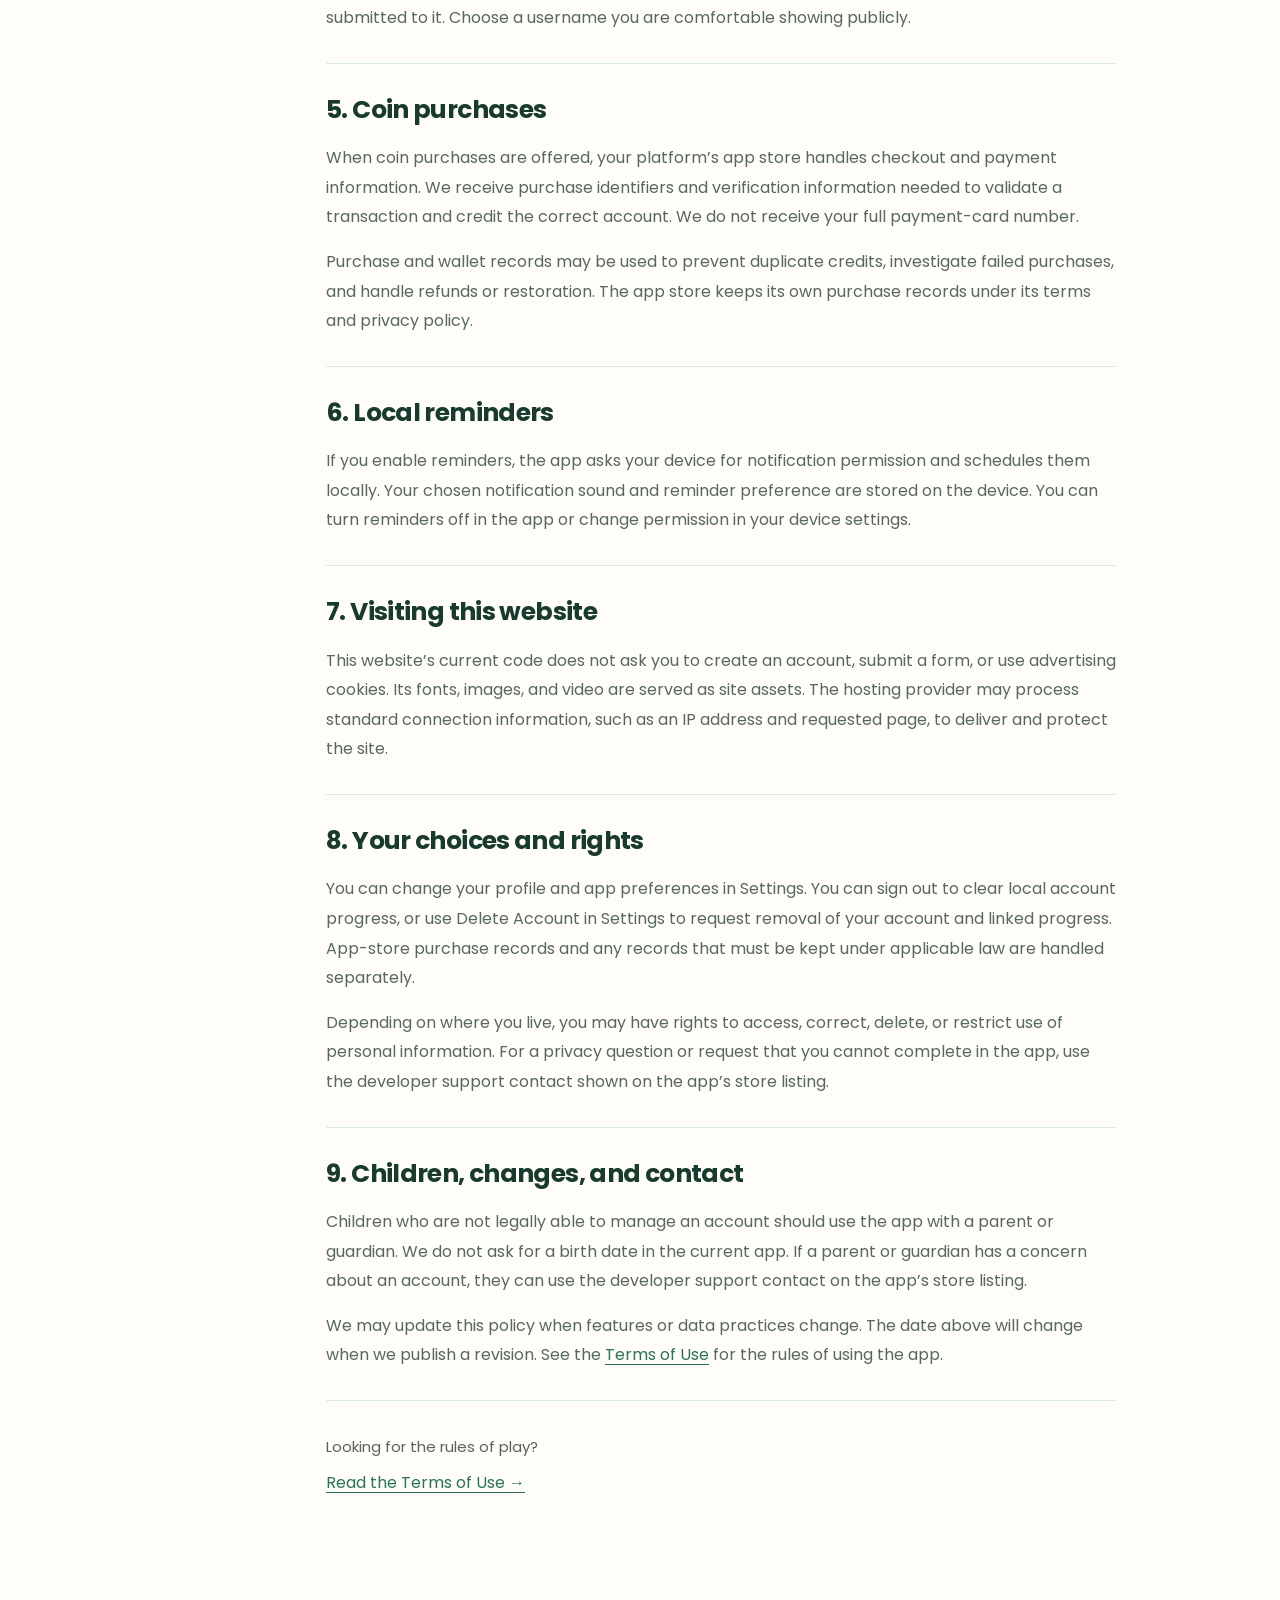
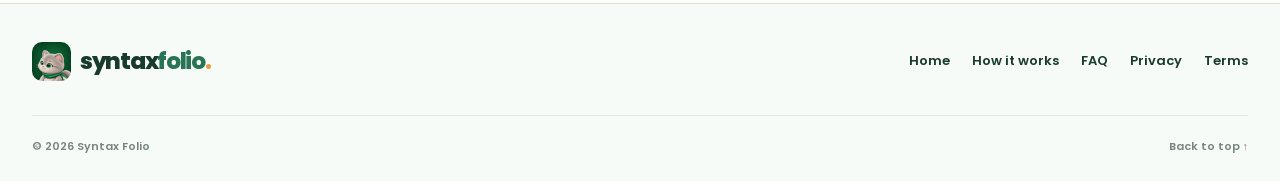
==== commit 9b762aea: "Added FAQ." ====
--- a/privacy/index.html
+++ b/privacy/index.html
@@ -17,7 +17,7 @@
     <div class="nav-shell page-width">
       <a class="brand" href="../index.html" aria-label="Syntax Folio home"><span class="brand-mark" aria-hidden="true"><img src="../assets/syntaxfolio_cat_green.png" alt=""></span><span>syntax<span class="brand-accent">folio</span><span class="brand-period">.</span></span></a>
       <button class="menu-toggle" type="button" aria-label="Open menu" aria-controls="site-nav" aria-expanded="false"><span></span><span></span><span></span></button>
-      <nav class="site-nav" id="site-nav" aria-label="Main navigation"><a href="../index.html">Home</a><a href="../index.html#how-it-works">How it works</a><a href="../index.html#worlds">Explore worlds</a><a href="./" aria-current="page">Privacy</a><a href="../terms/">Terms</a></nav>
+      <nav class="site-nav" id="site-nav" aria-label="Main navigation"><a href="../index.html">Home</a><a href="../index.html#how-it-works">How it works</a><a href="../faq/">FAQ</a><a href="./" aria-current="page">Privacy</a><a href="../terms/">Terms</a></nav>
       <a class="button button-dark nav-cta" href="../index.html#how-it-works">Meet the game <span aria-hidden="true">↗</span></a>
     </div>
   </header>
@@ -56,6 +56,6 @@
       </article>
     </div>
   </main>
-  <footer class="site-footer legal-footer"><div class="page-width footer-main"><a class="brand" href="../index.html"><span class="brand-mark" aria-hidden="true"><img src="../assets/syntaxfolio_cat_green.png" alt=""></span><span>syntax<span class="brand-accent">folio</span><span class="brand-period">.</span></span></a><nav aria-label="Footer navigation"><a href="../index.html">Home</a><a href="../index.html#how-it-works">How it works</a><a href="../index.html#faq">FAQ</a><a href="./" aria-current="page">Privacy</a><a href="../terms/">Terms</a></nav></div><div class="footer-bottom page-width"><span>© <span id="year">2026</span> Syntax Folio</span><a href="#top">Back to top ↑</a></div></footer>
+  <footer class="site-footer legal-footer"><div class="page-width footer-main"><a class="brand" href="../index.html"><span class="brand-mark" aria-hidden="true"><img src="../assets/syntaxfolio_cat_green.png" alt=""></span><span>syntax<span class="brand-accent">folio</span><span class="brand-period">.</span></span></a><nav aria-label="Footer navigation"><a href="../index.html">Home</a><a href="../index.html#how-it-works">How it works</a><a href="../faq/">FAQ</a><a href="./" aria-current="page">Privacy</a><a href="../terms/">Terms</a></nav></div><div class="footer-bottom page-width"><span>© <span id="year">2026</span> Syntax Folio</span><a href="#top">Back to top ↑</a></div></footer>
 </body>
 </html>
--- a/styles.css
+++ b/styles.css
@@ -258,6 +258,17 @@
 .legal-endnote p{margin-bottom:10px;color:var(--body);font-size:15px}
 .legal-footer{border-top:1px solid var(--line)}
 .legal-footer .footer-main{padding-top:38px;padding-bottom:34px}
+.faq-page .legal-intro{position:relative;max-width:none;min-height:320px;padding-right:240px}
+.faq-page .legal-intro>p:not(.eyebrow){max-width:630px}
+.faq-hero-cat{position:absolute;right:18px;bottom:12px;width:205px;max-height:255px;object-fit:contain}
+.faq-page .legal-content section{margin-bottom:46px;padding-bottom:0;border-bottom:0}
+.faq-page .legal-content h2{margin-bottom:19px}
+.faq-page .faq-list summary{padding:20px 3px;font-size:17px;line-height:1.4}
+.faq-page .faq-list details p{margin:0 52px 23px 3px;font-size:15px;line-height:1.75}
+.faq-page .faq-list details p+p{margin-top:-10px}
+.faq-page .faq-list details a{color:var(--green);text-decoration:underline;text-underline-offset:4px}
+.faq-page .legal-endnote{padding-top:5px}
+.faq-more{margin-top:31px}
 @media(max-width:850px){
   .legal-layout{grid-template-columns:190px minmax(0,1fr);gap:30px}
   .legal-toc{padding:21px 18px}
@@ -273,4 +284,8 @@
   .legal-content section p,.legal-content li{font-size:15px}
   .legal-content section{margin-bottom:26px;padding-bottom:26px}
   .legal-footer .footer-main{padding-top:30px;padding-bottom:25px}
-}
+  .faq-page .legal-intro{min-height:0;padding-right:0}
+  .faq-hero-cat{display:none}
+  .faq-page .faq-list summary{font-size:16px}
+  .faq-page .faq-list details p{margin-right:45px;font-size:14px}
+}
